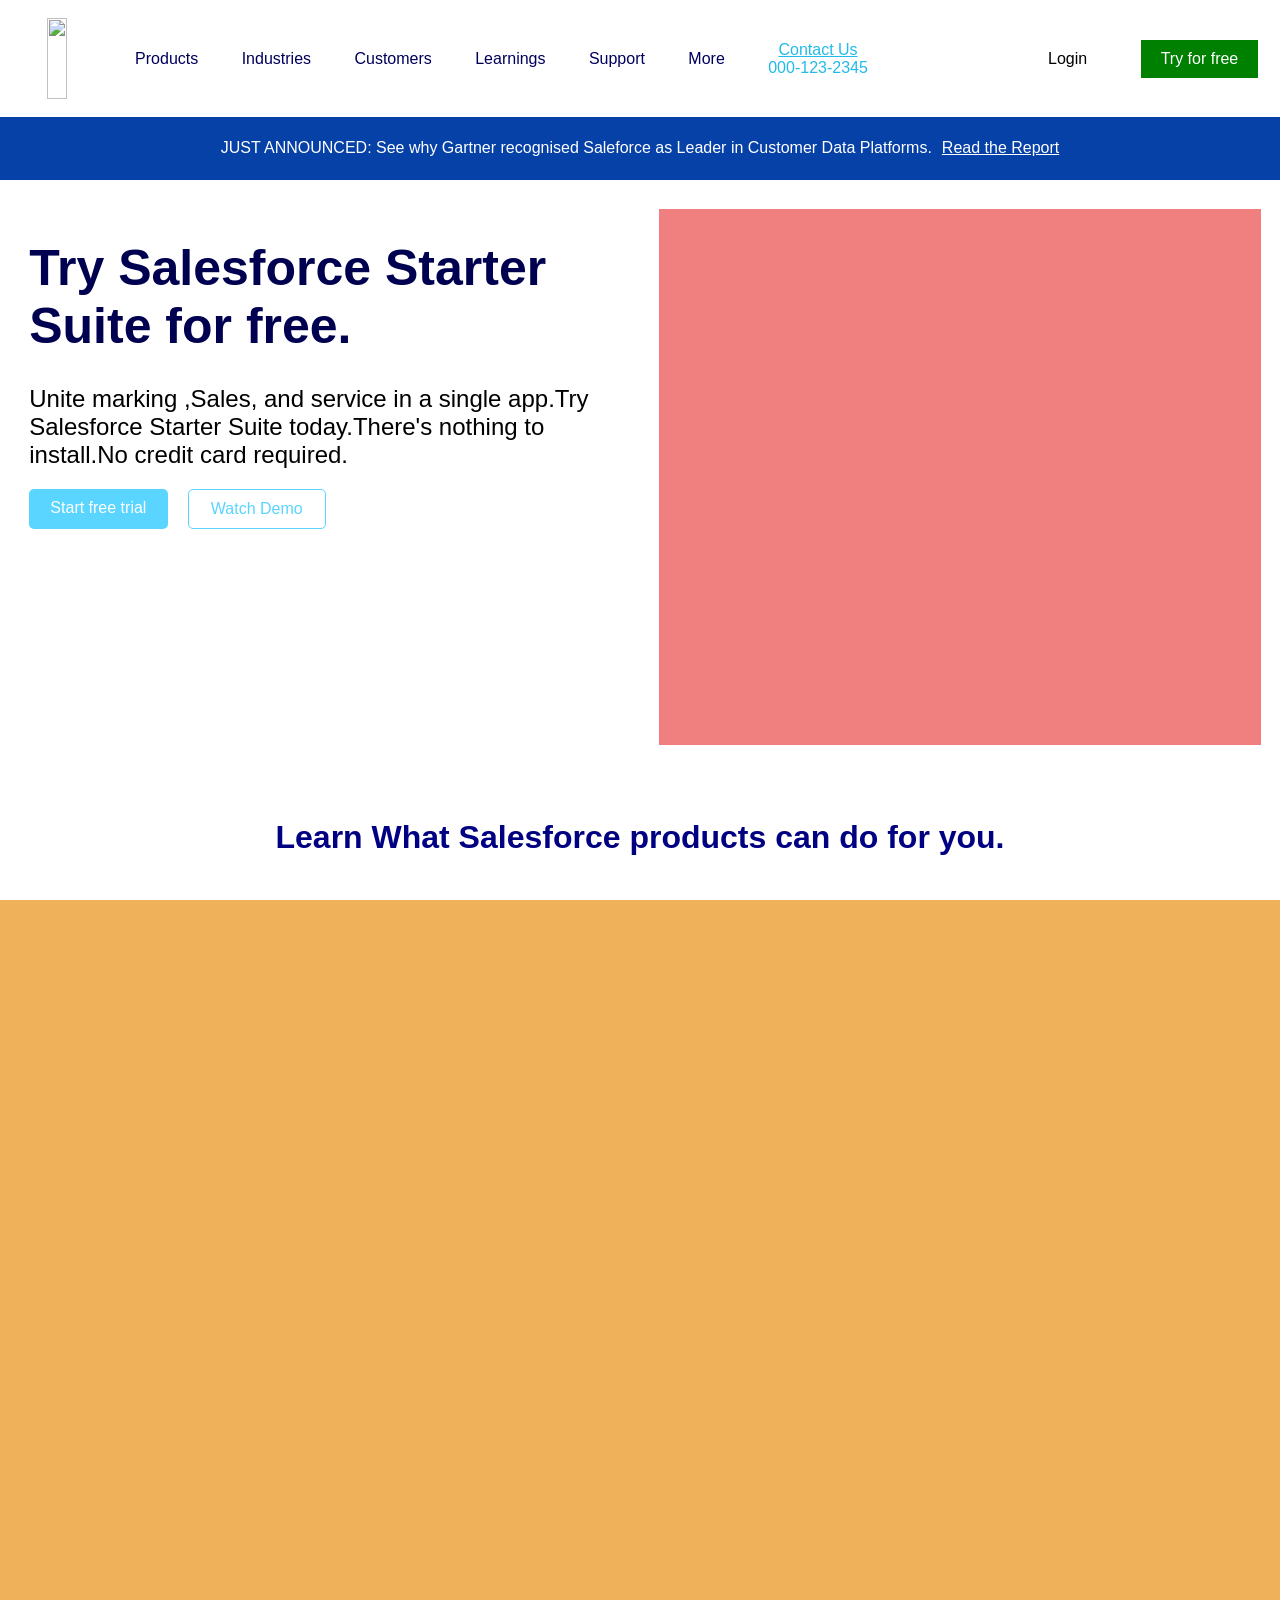
==== index.html @ fe2fb17f "Sales Force Webpage prototype" ====
<!DOCTYPE html>
<html lang="en">

<head>
    <meta charset="UTF-8">
    <meta name="viewport" content="width=device-width, initial-scale=1.0">
    <title>SalesForce UI</title>
    <link href="https://cdn.jsdelivr.net/npm/remixicon@4.7.0/fonts/remixicon.css" rel="stylesheet" />
    <link rel="stylesheet" href="style.css">
</head>

<body>

    <div id="main">
        <div id="header">
            <div id="logo">
                <img
                    src="https://th.bing.com/th/id/OIP.Ukq-bhi6C21PJZ2MkOyn6AHaEJ?o=7rm=3&rs=1&pid=ImgDetMain&o=7&rm=3">
            </div>
            <div class="texts">
                <p>Products</p>
            </div>
            <div class="texts">
                <p>Industries</p>
            </div>
            <div class="texts">
                <p>Customers</p>
            </div>
            <div class="texts">
                <p>Learnings</p>
            </div>
            <div class="texts">
                <p>Support</p>
            </div>
            <div class="texts">
                <p>More</p>
                <i class="ri-arrow-down-s-line"></i>
            </div>
            <div id="contactDetails">
                <p style="text-align:center;"><u>Contact Us</u></p>
                <p>000-123-2345</p>
            </div>
            <div class="icon">
                <i class="ri-search-line"></i>
            </div>
            <div class="icon">
                <i class="ri-global-line"></i>
            </div>
            <div id="login">
                <i class="ri-user-fill"></i>
                <p>Login</p>


            </div>
            <div id="try">Try for free</div>
        </div>
        <div id="fakeheader"></div>
        <div id="page1">
            <div id="strip">
                <p>JUST ANNOUNCED: See why Gartner recognised Saleforce as Leader in Customer Data Platforms.
                </p>
                <u>Read the Report</u>
            </div>
            <div id="content">
                <div id="box1">
                    <h1>Try Salesforce Starter
                        Suite for free.
                    </h1>
                    <p>Unite marking ,Sales, and service in a single app.Try Salesforce Starter Suite today.There's
                        nothing to install.No credit card required.</p>
                    <div id="btns">
                        <div id="btn1">Start free trial</div>
                        <div id="btn2">Watch Demo</div>
                    </div>
                </div>
                <div id="box2">
                    <img src="" alt="">
                    <div id="imagebox"></div>
                </div>
            </div>
            <div id="heading">
                <h1>Learn What Salesforce products can do for you.</h1>
            </div>
        </div>
        <div id="page2"></div>
    </div>








</body>

</html>
---- style.css ----
*{
    margin: 0;
    padding: 0; 
    box-sizing: border-box;
    font-family: 'Gill Sans', 'Gill Sans MT', Calibri, 'Trebuchet MS', sans-serif;
}
html,body{
    height:100%;
    width: 100%;

}
#main{
    height: 100%;
    width: 100%;
   
}
#header{
    height:13%;
    width:100%;
    position: fixed;
    display: flex;
    align-items: center;
    justify-content: space-around;
    background-color: white;
}
#logo{
    height:70%;
   margin:25px; ;
}
#logo img{
    width:100%;
    height:100%;
    object-fit: cover;
  

}

.texts{
    color: rgb(0, 0, 92);
   display:flex;
}
.texts:hover{
    color:rgb(91, 201, 237);
     cursor: pointer;
}
#contactDetails{

  color: rgb(34, 186, 232);
  font-weight:lighter;
}
#page1{
    height:87%;
    width:100%;

}
#page2{
    height:87%;
    width:100%;
    background-color:rgb(239, 177, 90);
}
#fakeheader{
    height:13%;
    width:100%;
}
.icon{
     padding:10px;
     border-radius:50%;
    
}
.icon:hover{
  background-color: lightblue;
   cursor: pointer;
}
#login{
    display: flex;
    padding:10px;
    border-radius: 50px;
}
#login:hover{
    background-color: lightblue;
    cursor: pointer;
}
#try{
    background-color: green;
    padding:10px 20px;
    color: white;
}
#try:hover{
    background-color: darkgreen;
      cursor: pointer;
}
#strip{
    height:8%;
    width:100%;
    background-color:rgb(6, 65, 168);
    color: white;
    align-items: center;
    display: flex;
    justify-content: center;
  
}
#strip u{
     margin-left:10px;
     font-weight: lighter;
}
#box1{
    height: 90%;
    width: 47%;
 background-color: white;
}
#box1 h1{
    margin: 30px 10px;
    font-weight: 600;
    color: rgb(0, 0, 80);
    font-size:50px;

}
#box1 p{
    margin: 30px 10px;
    font-size: x-large;
    margin:10px;
    font-weight: lighter;
}

#box2{
      height: 90%;
      width: 47%;
      background-color: lightcoral;
   
}
#heading{
    height:16%;
    width:100%;
    display: flex;
    align-items: center;
    justify-content: center;
    color: rgb(0, 0, 130);
}
#heading h1{
    font-weight:600;
}
#btns{
    display: flex;

}
#btn1{
    text-align: center;
    margin:10px;
    width: 23%;
    padding:10px 20px;
    color:white;
    background-color:rgb(89, 213, 255);
    border-radius: 5px;
}
#btn2{
    border-radius: 5px;
    text-align: center;
    margin:10px;
    width: 23%;
     padding:10px 20px;
     color:rgb(89, 213, 255);;
    border:1px solid rgb(89, 213, 255);;
}
#btn1:hover{
    background-color:rgb(0, 153, 255);
    cursor: pointer;
}
#btn2:hover{
    background-color:lightblue;
    color:rgb(0, 67, 255);
    cursor: pointer;
    border-color:rgb(0, 67, 255);
}
#content{
    height:76%;
    width:100%;
    display: flex;
    align-items: center;
    justify-content: space-around;
}
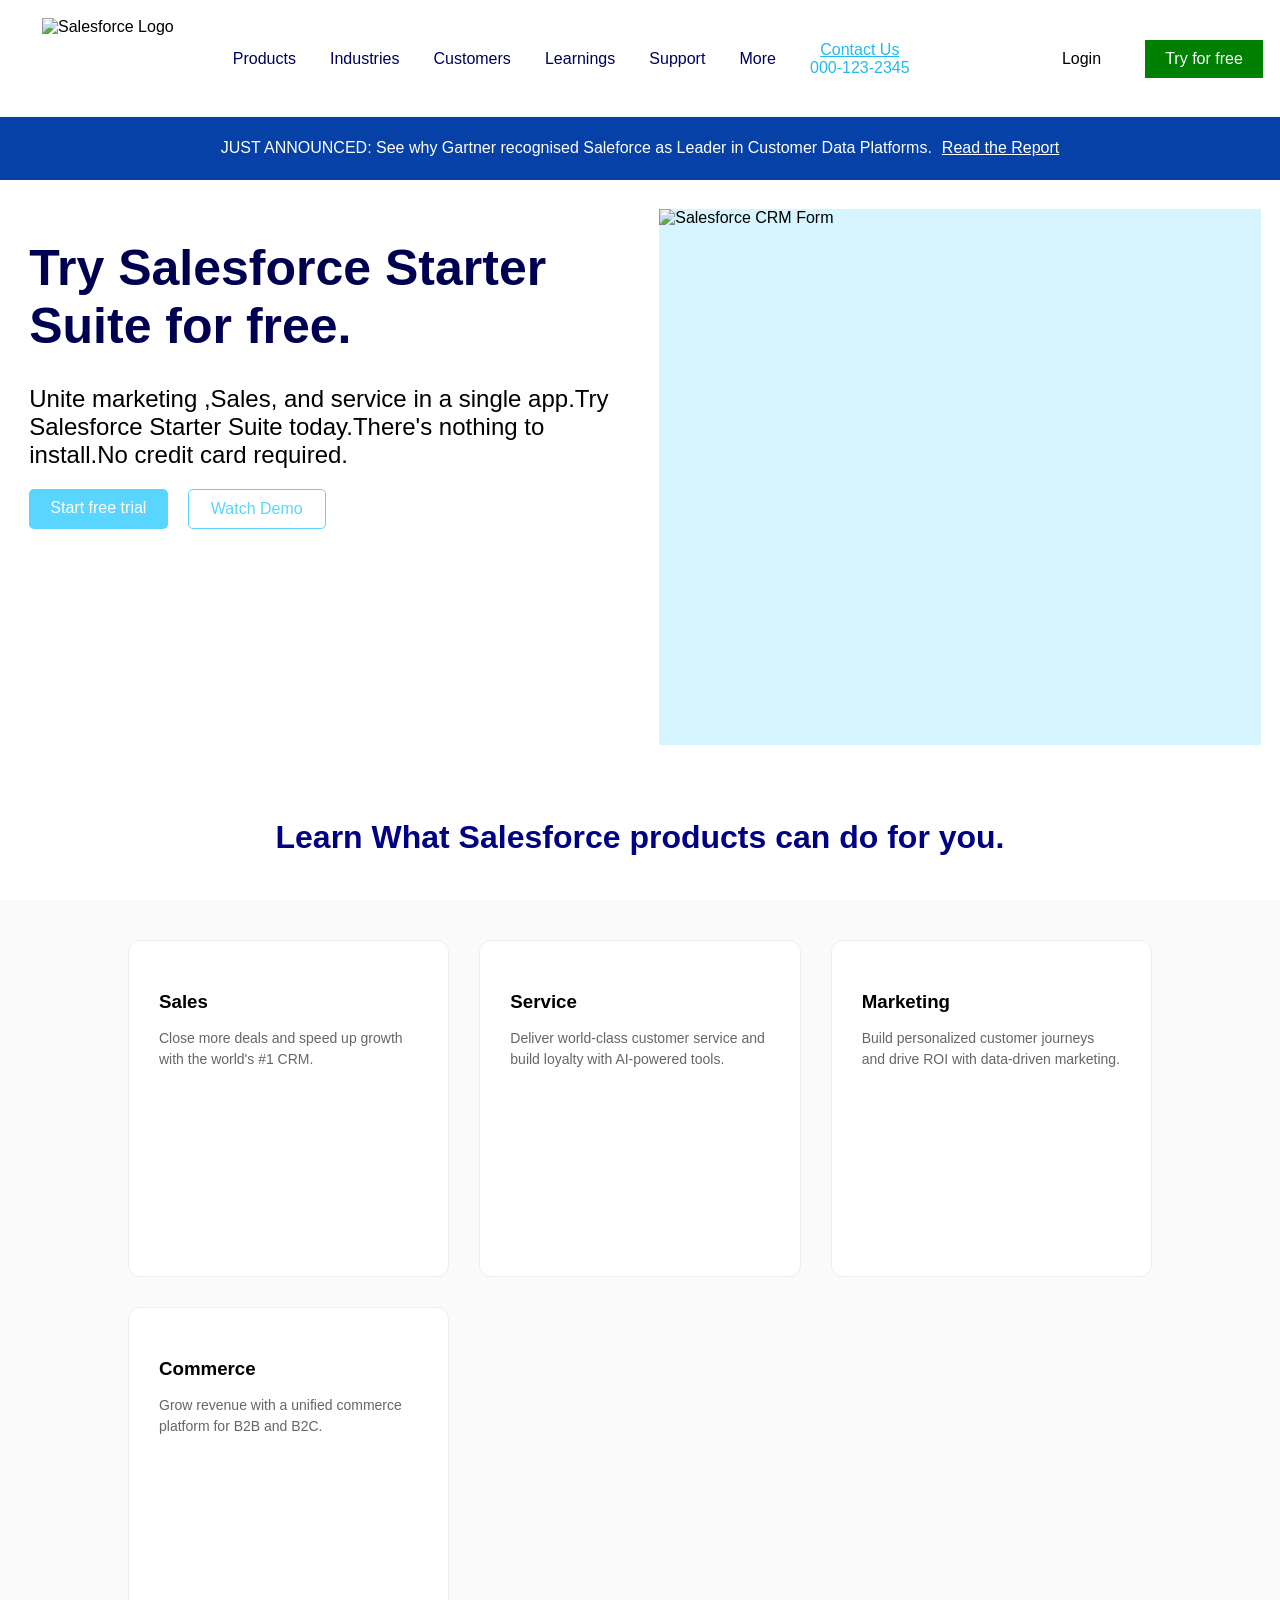
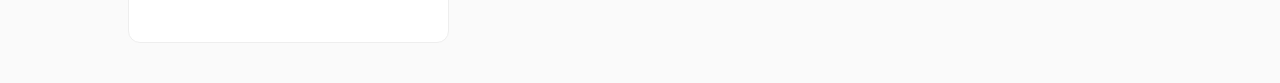
==== commit f6445926: "SalesForce_Prototype" ====
--- a/index.html
+++ b/index.html
@@ -13,9 +13,8 @@
 
     <div id="main">
         <div id="header">
-            <div id="logo">
-                <img
-                    src="https://th.bing.com/th/id/OIP.Ukq-bhi6C21PJZ2MkOyn6AHaEJ?o=7rm=3&rs=1&pid=ImgDetMain&o=7&rm=3">
+              <div id="logo">
+                <img src="https://upload.wikimedia.org/wikipedia/commons/thumb/f/f9/Salesforce.com_logo.svg/1280px-Salesforce.com_logo.svg.png" alt="Salesforce Logo">
             </div>
             <div class="texts">
                 <p>Products</p>
@@ -66,15 +65,15 @@
                     <h1>Try Salesforce Starter
                         Suite for free.
                     </h1>
-                    <p>Unite marking ,Sales, and service in a single app.Try Salesforce Starter Suite today.There's
+                    <p>Unite marketing ,Sales, and service in a single app.Try Salesforce Starter Suite today.There's
                         nothing to install.No credit card required.</p>
                     <div id="btns">
-                        <div id="btn1">Start free trial</div>
-                        <div id="btn2">Watch Demo</div>
+                        <div id="btn1">Start free trial </div>
+                        <div id="btn2">Watch Demo </div>
                     </div>
                 </div>
                 <div id="box2">
-                    <img src="" alt="">
+                    <img src="https://www.salesforce.com/content/dam/web/en_us/www/images/form/signup/free-crm-form-with-slack.png" alt="Salesforce CRM Form">
                     <div id="imagebox"></div>
                 </div>
             </div>
@@ -82,16 +81,31 @@
                 <h1>Learn What Salesforce products can do for you.</h1>
             </div>
         </div>
-        <div id="page2"></div>
+      <div id="page2">
+            <!-- Added product cards to make the page complete -->
+            <div class="card">
+                <i class="ri-funds-line"></i>
+                <h3>Sales</h3>
+                <p>Close more deals and speed up growth with the world's #1 CRM.</p>
+            </div>
+            <div class="card">
+                <i class="ri-customer-service-2-line"></i>
+                <h3>Service</h3>
+                <p>Deliver world-class customer service and build loyalty with AI-powered tools.</p>
+            </div>
+            <div class="card">
+                <i class="ri-megaphone-line"></i>
+                <h3>Marketing</h3>
+                <p>Build personalized customer journeys and drive ROI with data-driven marketing.</p>
+            </div>
+            <div class="card">
+                <i class="ri-shopping-cart-2-line"></i>
+                <h3>Commerce</h3>
+                <p>Grow revenue with a unified commerce platform for B2B and B2C.</p>
+            </div>
+        </div>
     </div>
-
-
-
-
-
-
-
-
+</div>  
 </body>
 
 </html>
--- a/style.css
+++ b/style.css
@@ -42,6 +42,8 @@
 .texts:hover{
     color:rgb(91, 201, 237);
      cursor: pointer;
+    box-shadow: 0 10px 30px rgba(0,0,0,0.08);
+    transform: translateY(-5px);
 }
 #contactDetails{
 
@@ -53,11 +55,49 @@
     width:100%;
 
 }
-#page2{
-    height:87%;
-    width:100%;
-    background-color:rgb(239, 177, 90);
-}
+#page2 {
+               height:87%;
+               width:100%;
+            padding: 40px 10%;
+            display: grid;
+            grid-template-columns: repeat(auto-fit, minmax(300px, 1fr));
+            gap: 30px;
+            background-color: #fafafa;
+            min-height: 400px;
+        }
+
+        .card {
+            background: white;
+            padding: 30px;
+            border-radius: 12px;
+            border: 1px solid #eee;
+            transition: all 0.3s;
+            cursor: pointer;
+        }
+
+        .card:hover {
+            box-shadow: 0 10px 30px rgba(0,0,0,0.08);
+            transform: translateY(-5px);
+        }
+
+        .card i {
+            font-size: 40px;
+            color: var(--sf-blue);
+            margin-bottom: 20px;
+            display: block;
+        }
+
+        .card h3 {
+            margin-bottom: 15px;
+            color: var(--sf-dark-blue);
+        }
+
+        .card p {
+            font-size: 14px;
+            color: #666;
+            line-height: 1.5;
+        }
+
 #fakeheader{
     height:13%;
     width:100%;
@@ -70,6 +110,7 @@
 .icon:hover{
   background-color: lightblue;
    cursor: pointer;
+
 }
 #login{
     display: flex;
@@ -84,10 +125,13 @@
     background-color: green;
     padding:10px 20px;
     color: white;
+    
 }
 #try:hover{
     background-color: darkgreen;
       cursor: pointer;
+      box-shadow: 0 10px 30px rgba(0,0,0,0.08);
+      transform: translateY(-5px);
 }
 #strip{
     height:8%;
@@ -125,8 +169,19 @@
 #box2{
       height: 90%;
       width: 47%;
-      background-color: lightcoral;
+      background-color: rgba(89, 213, 255, 0.242);
    
+}
+#box2 img{
+  height:80%;
+  width:90%;
+}
+#box2:hover{
+   
+box-shadow: 0 10px 30px rgba(0,0,0,0.08);
+transform: translateY(-5px);
+
+ 
 }
 #heading{
     height:16%;
@@ -163,7 +218,7 @@
 }
 #btn1:hover{
     background-color:rgb(0, 153, 255);
-    cursor: pointer;
+    cursor: pointer; 
 }
 #btn2:hover{
     background-color:lightblue;
